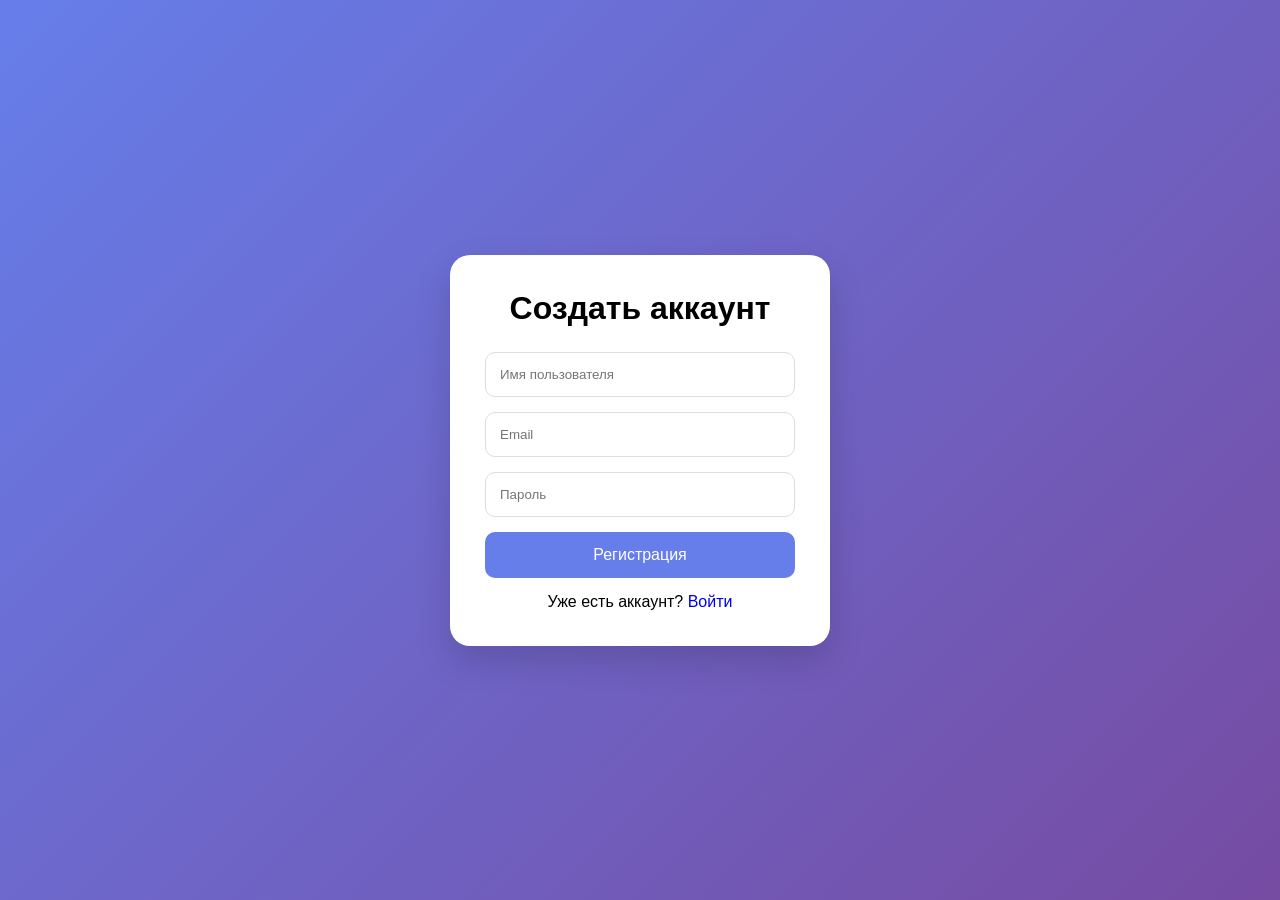
==== index.html @ 228620df "Rename register.html to index.html" ====
<!DOCTYPE html>
<html lang="ru">
<head>
    <meta charset="UTF-8">
    <title>Регистрация</title>
    <link rel="stylesheet" href="style.css">
</head>
<body>

<div class="card">
    <h1>Создать аккаунт</h1>

    <input id="username" type="text" placeholder="Имя пользователя">

    <input id="email" type="email" placeholder="Email">

    <input id="password" type="password" placeholder="Пароль">

    <button onclick="register()">Регистрация</button>

    <p>
        Уже есть аккаунт?
        <a href="login.html">Войти</a>
    </p>
</div>

<script src="script.js"></script>

</body>
</html>
---- style.css ----
*{
    margin:0;
    padding:0;
    box-sizing:border-box;
}

body{
    min-height:100vh;
    display:flex;
    justify-content:center;
    align-items:center;

    font-family:Segoe UI,sans-serif;

    background:linear-gradient(
        135deg,
        #667eea,
        #764ba2
    );
}

.card{
    width:380px;

    background:white;

    padding:35px;

    border-radius:20px;

    box-shadow:
    0 15px 35px rgba(0,0,0,.15);
}

h1{
    text-align:center;
    margin-bottom:25px;
}

input{
    width:100%;

    padding:14px;

    margin-bottom:15px;

    border:1px solid #ddd;

    border-radius:10px;

    outline:none;
}

input:focus{
    border-color:#667eea;
}

button{
    width:100%;

    padding:14px;

    border:none;

    border-radius:10px;

    background:#667eea;

    color:white;

    font-size:16px;

    cursor:pointer;
}

button:hover{
    background:#5468d4;
}

p{
    margin-top:15px;
    text-align:center;
}

a{
    text-decoration:none;
}
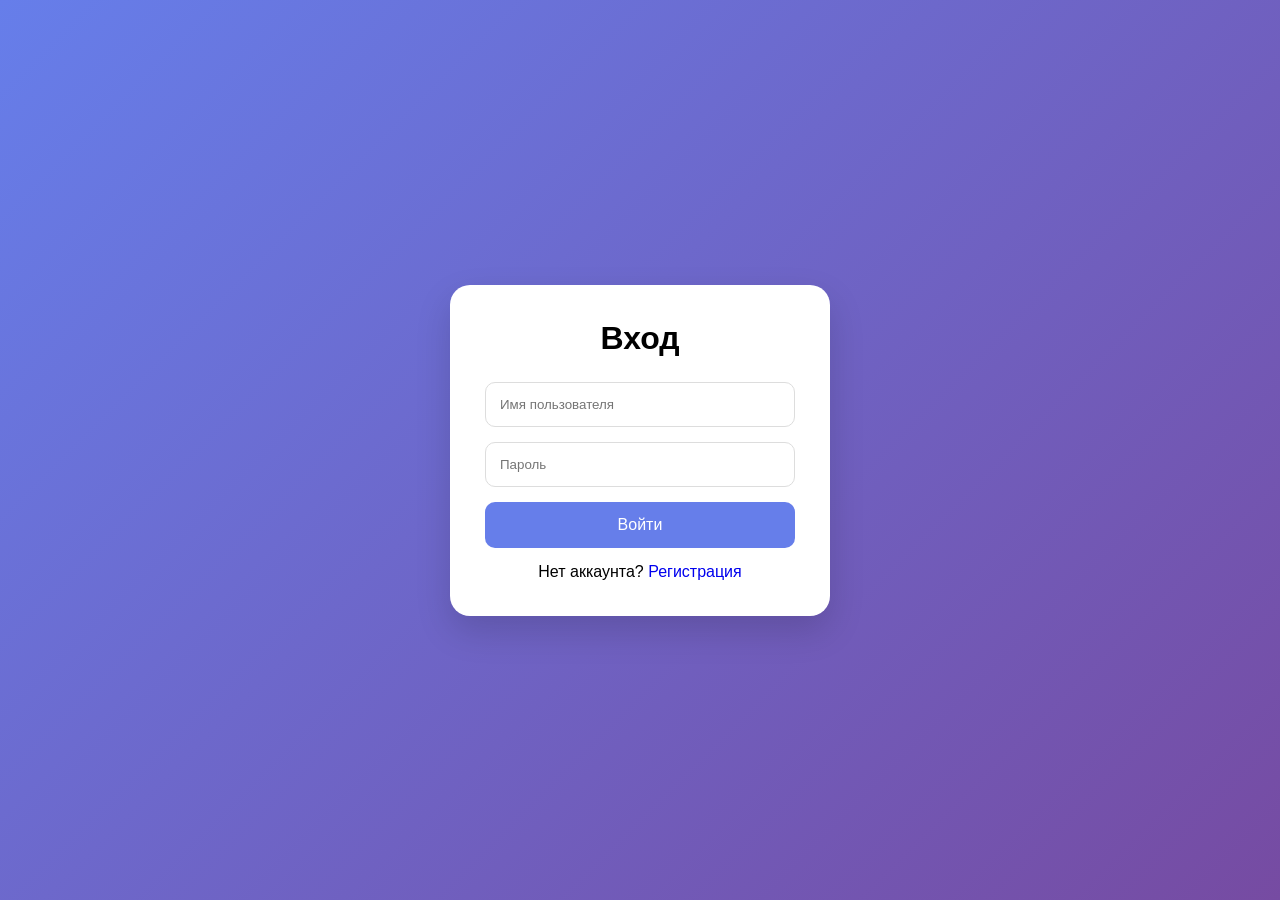
==== commit 516bab6a: "Rename login.html to index.html" ====
--- a/index.html
+++ b/index.html
@@ -2,25 +2,23 @@
 <html lang="ru">
 <head>
     <meta charset="UTF-8">
-    <title>Регистрация</title>
+    <title>Вход</title>
     <link rel="stylesheet" href="style.css">
 </head>
 <body>
 
 <div class="card">
-    <h1>Создать аккаунт</h1>
+    <h1>Вход</h1>
 
-    <input id="username" type="text" placeholder="Имя пользователя">
+    <input id="loginUsername" type="text" placeholder="Имя пользователя">
 
-    <input id="email" type="email" placeholder="Email">
+    <input id="loginPassword" type="password" placeholder="Пароль">
 
-    <input id="password" type="password" placeholder="Пароль">
-
-    <button onclick="register()">Регистрация</button>
+    <button onclick="login()">Войти</button>
 
     <p>
-        Уже есть аккаунт?
-        <a href="login.html">Войти</a>
+        Нет аккаунта?
+        <a href="register.html">Регистрация</a>
     </p>
 </div>
 
